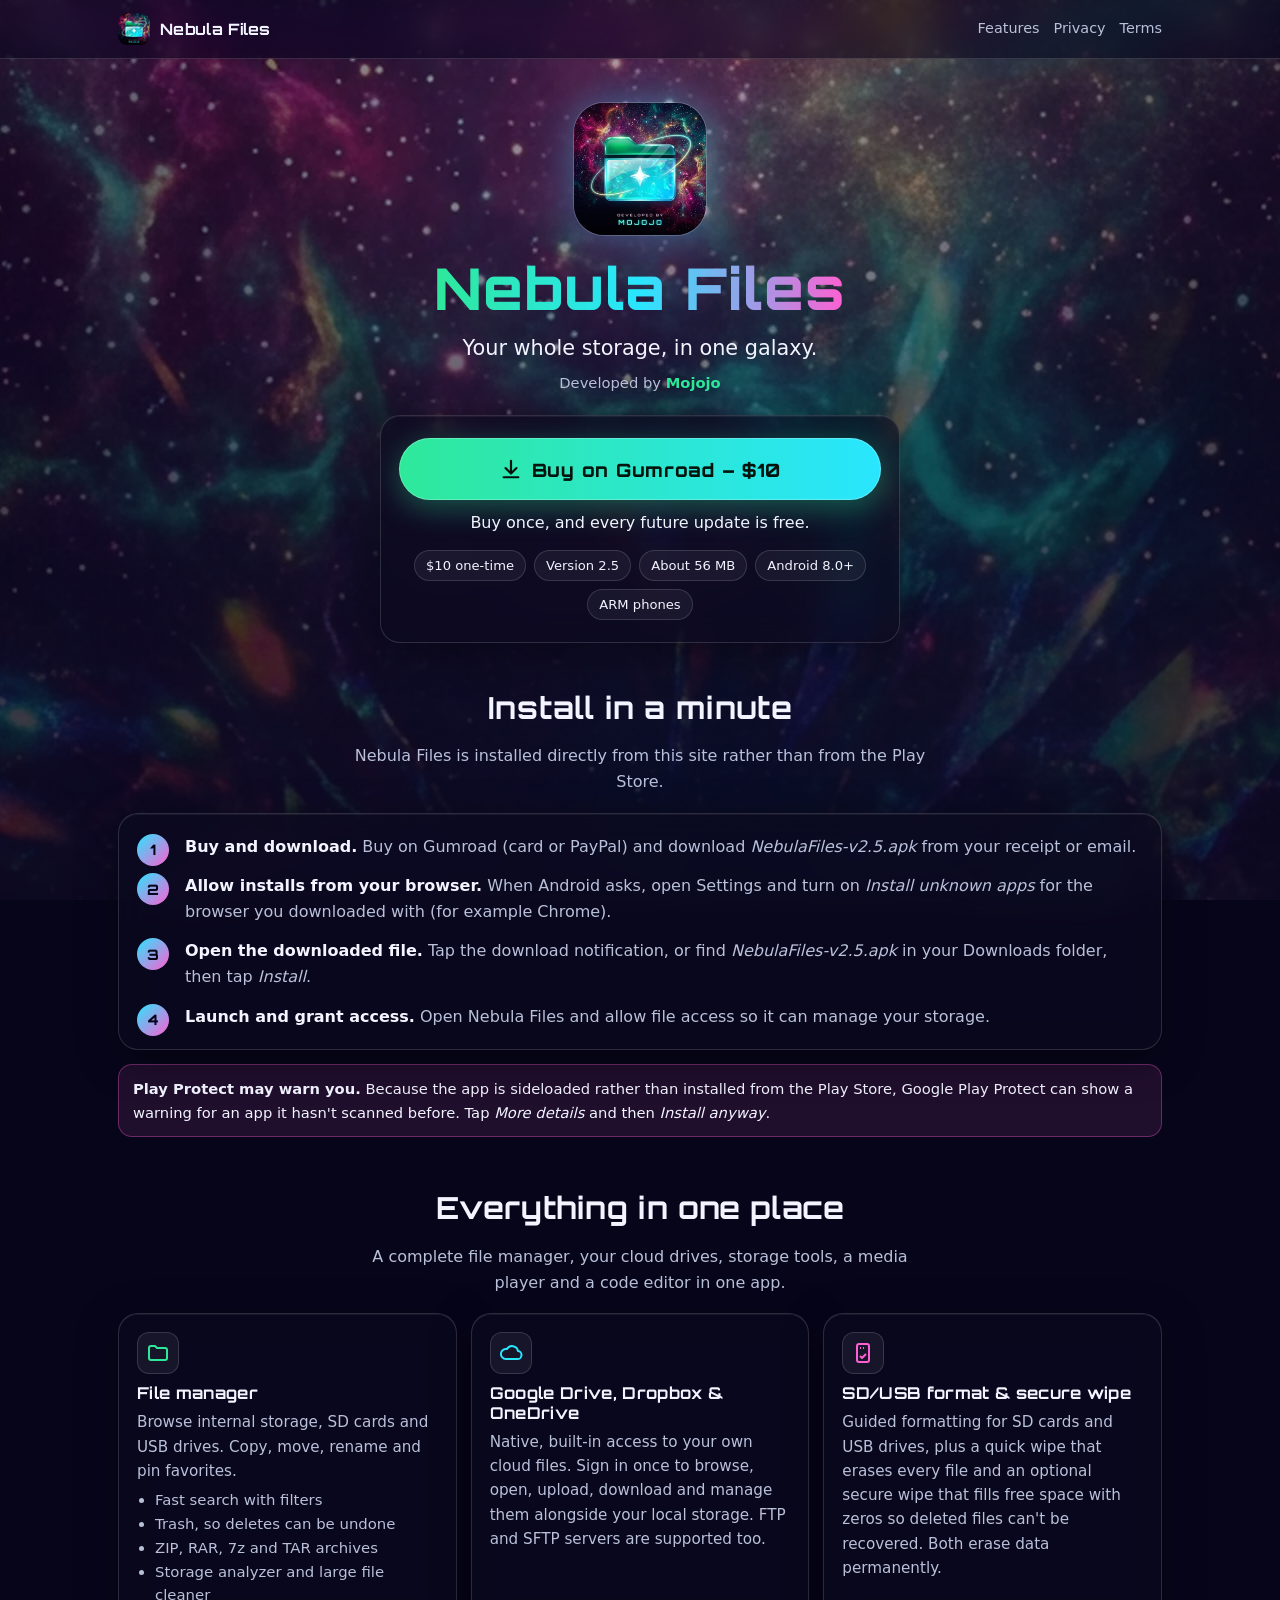
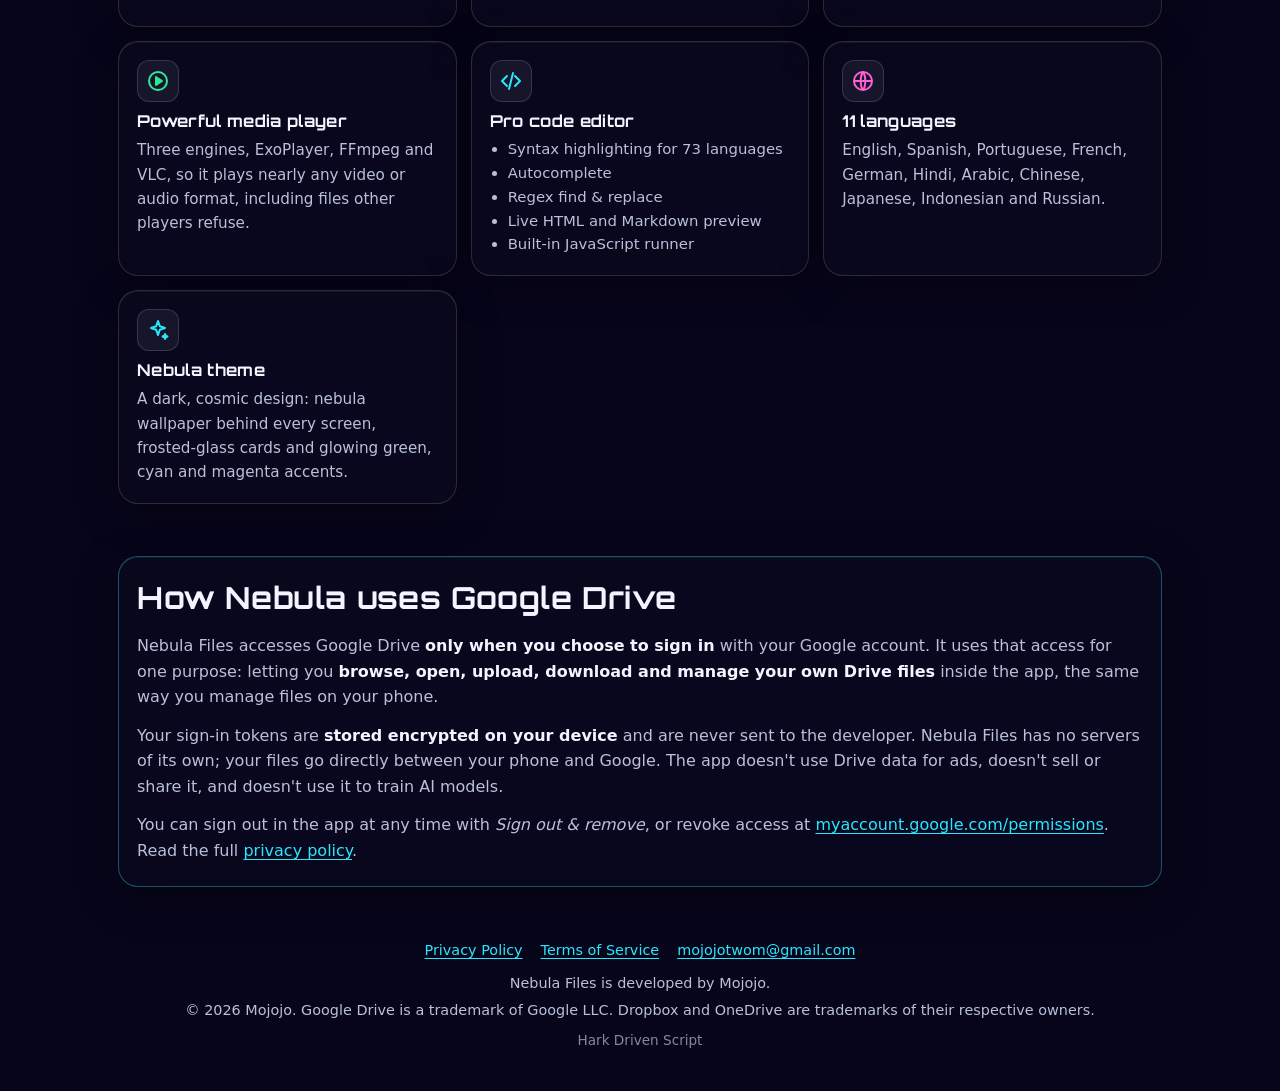
==== index.html @ a80e9547 "Nebula Files website" ====
<!doctype html>
<html lang="en">
<head>
  <meta charset="utf-8">
  <meta name="viewport" content="width=device-width, initial-scale=1, viewport-fit=cover">
  <title>Nebula Files: file manager, cloud drives, media player &amp; code editor for Android</title>
  <meta name="description" content="Nebula Files by Mojojo is an Android file manager with native Google Drive, Dropbox and OneDrive, SD/USB format and wipe tools, a media player that plays nearly any format, and a pro code editor. $10 one-time purchase.">
  <meta name="theme-color" content="#07051a">
  <meta name="author" content="Mojojo">
  <link rel="icon" type="image/png" sizes="32x32" href="favicon-32.png">
  <link rel="apple-touch-icon" sizes="180x180" href="apple-touch-icon.png">
  <link rel="preload" href="fonts/Orbitron.ttf" as="font" type="font/ttf" crossorigin>
  <link rel="stylesheet" href="assets/style.css">
  <meta property="og:type" content="website">
  <meta property="og:site_name" content="Nebula Files">
  <meta property="og:title" content="Nebula Files: your whole storage, in one galaxy">
  <meta property="og:description" content="File manager, Google Drive, Dropbox &amp; OneDrive, SD/USB tools, a play-anything media player and a pro code editor for Android. Developed by Mojojo.">
  <meta property="og:image" content="assets/og-image.jpg">
  <meta property="og:image:width" content="1200">
  <meta property="og:image:height" content="630">
  <meta property="og:image:alt" content="Nebula Files logo, a crystal-glass folder on a nebula">
  <meta name="twitter:card" content="summary_large_image">
</head>
<body>
  <header class="site-header">
    <div class="wrap">
      <a class="brand" href="./"><img src="favicon-32.png" alt="" width="32" height="32">Nebula Files</a>
      <nav aria-label="Site">
        <a href="#features">Features</a>
        <a href="privacy.html">Privacy</a>
        <a href="terms.html">Terms</a>
      </nav>
    </div>
  </header>

  <main class="wrap">
    <section class="hero">
      <picture>
        <source srcset="assets/logo-256.webp" type="image/webp">
        <img class="hero-logo" src="assets/logo-256.png" alt="Nebula Files logo" width="132" height="132">
      </picture>
      <h1><span class="grad">Nebula Files</span></h1>
      <p class="tagline">Your whole storage, in one galaxy.</p>
      <p class="byline">Developed by <strong>Mojojo</strong></p>

      <div class="download-card glass" id="download">
        <a class="btn btn-big" href="https://mojojo65.gumroad.com/l/spgoxl">
          <svg viewBox="0 0 24 24" fill="none" stroke="currentColor" stroke-width="2.4" stroke-linecap="round" stroke-linejoin="round" aria-hidden="true"><path d="M12 3v12"/><path d="m6 11 6 6 6-6"/><path d="M4 21h16"/></svg>
          Buy on Gumroad – $10
        </a>
        <p class="tagline" style="font-size:1rem;margin:.6rem 0">Buy once, and every future update is free.</p>
        <ul class="meta" aria-label="Download details">
          <li>$10 one-time</li>
          <li>Version 2.5</li>
          <li>About 56 MB</li>
          <li>Android 8.0+</li>
          <li>ARM phones</li>
        </ul>
      </div>
    </section>

    <section id="install" aria-labelledby="install-h">
      <div class="section-head">
        <h2 id="install-h">Install in a minute</h2>
        <p>Nebula Files is installed directly from this site rather than from the Play Store.</p>
      </div>
      <div class="glass">
        <ol class="steps">
          <li><strong>Buy and download.</strong> <span>Buy on Gumroad (card or PayPal) and download <em>NebulaFiles-v2.5.apk</em> from your receipt or email.</span></li>
          <li><strong>Allow installs from your browser.</strong> <span>When Android asks, open Settings and turn on <em>Install unknown apps</em> for the browser you downloaded with (for example Chrome).</span></li>
          <li><strong>Open the downloaded file.</strong> <span>Tap the download notification, or find <em>NebulaFiles-v2.5.apk</em> in your Downloads folder, then tap <em>Install</em>.</span></li>
          <li><strong>Launch and grant access.</strong> <span>Open Nebula Files and allow file access so it can manage your storage.</span></li>
        </ol>
      </div>
      <p class="note"><strong>Play Protect may warn you.</strong> Because the app is sideloaded rather than installed from the Play Store, Google Play Protect can show a warning for an app it hasn't scanned before. Tap <em>More details</em> and then <em>Install anyway</em>.</p>
    </section>

    <section id="features" aria-labelledby="features-h">
      <div class="section-head">
        <h2 id="features-h">Everything in one place</h2>
        <p>A complete file manager, your cloud drives, storage tools, a media player and a code editor in one app.</p>
      </div>
      <div class="grid">
        <article class="feature glass">
          <div class="ico c-green"><svg viewBox="0 0 24 24" fill="none" stroke="currentColor" stroke-width="2" stroke-linejoin="round" aria-hidden="true"><path d="M3 7a2 2 0 0 1 2-2h4l2 2h8a2 2 0 0 1 2 2v8a2 2 0 0 1-2 2H5a2 2 0 0 1-2-2z"/></svg></div>
          <h3>File manager</h3>
          <p>Browse internal storage, SD cards and USB drives. Copy, move, rename and pin favorites.</p>
          <ul>
            <li>Fast search with filters</li>
            <li>Trash, so deletes can be undone</li>
            <li>ZIP, RAR, 7z and TAR archives</li>
            <li>Storage analyzer and large file cleaner</li>
          </ul>
        </article>
        <article class="feature glass">
          <div class="ico c-cyan"><svg viewBox="0 0 24 24" fill="none" stroke="currentColor" stroke-width="2" stroke-linejoin="round" aria-hidden="true"><path d="M7 18a5 5 0 1 1 .9-9.9A6 6 0 0 1 19 10a4 4 0 0 1-1 8z"/></svg></div>
          <h3>Google Drive, Dropbox &amp; OneDrive</h3>
          <p>Native, built-in access to your own cloud files. Sign in once to browse, open, upload, download and manage them alongside your local storage. FTP and SFTP servers are supported too.</p>
        </article>
        <article class="feature glass">
          <div class="ico c-magenta"><svg viewBox="0 0 24 24" fill="none" stroke="currentColor" stroke-width="2" stroke-linejoin="round" aria-hidden="true"><rect x="6" y="3" width="12" height="18" rx="2"/><path d="M9 7h1M12 7h1M15 7h0"/><path d="m9 15 2 2 4-4"/></svg></div>
          <h3>SD/USB format &amp; secure wipe</h3>
          <p>Guided formatting for SD cards and USB drives, plus a quick wipe that erases every file and an optional secure wipe that fills free space with zeros so deleted files can't be recovered. Both erase data permanently.</p>
        </article>
        <article class="feature glass">
          <div class="ico c-green"><svg viewBox="0 0 24 24" fill="none" stroke="currentColor" stroke-width="2" stroke-linejoin="round" aria-hidden="true"><circle cx="12" cy="12" r="9"/><path d="m10 8 6 4-6 4z" fill="currentColor"/></svg></div>
          <h3>Powerful media player</h3>
          <p>Three engines, ExoPlayer, FFmpeg and VLC, so it plays nearly any video or audio format, including files other players refuse.</p>
        </article>
        <article class="feature glass">
          <div class="ico c-cyan"><svg viewBox="0 0 24 24" fill="none" stroke="currentColor" stroke-width="2" stroke-linecap="round" stroke-linejoin="round" aria-hidden="true"><path d="m8 7-5 5 5 5"/><path d="m16 7 5 5-5 5"/><path d="m14 4-4 16"/></svg></div>
          <h3>Pro code editor</h3>
          <ul>
            <li>Syntax highlighting for 73 languages</li>
            <li>Autocomplete</li>
            <li>Regex find &amp; replace</li>
            <li>Live HTML and Markdown preview</li>
            <li>Built-in JavaScript runner</li>
          </ul>
        </article>
        <article class="feature glass">
          <div class="ico c-magenta"><svg viewBox="0 0 24 24" fill="none" stroke="currentColor" stroke-width="2" stroke-linejoin="round" aria-hidden="true"><circle cx="12" cy="12" r="9"/><path d="M3 12h18M12 3c3 3.5 3 14.5 0 18M12 3c-3 3.5-3 14.5 0 18"/></svg></div>
          <h3>11 languages</h3>
          <p>English, Spanish, Portuguese, French, German, Hindi, Arabic, Chinese, Japanese, Indonesian and Russian.</p>
        </article>
        <article class="feature glass">
          <div class="ico c-cyan"><svg viewBox="0 0 24 24" fill="none" stroke="currentColor" stroke-width="2" stroke-linejoin="round" aria-hidden="true"><path d="M12 3l1.8 5.2L19 10l-5.2 1.8L12 17l-1.8-5.2L5 10l5.2-1.8z"/><path d="M19 16l.7 1.8 1.8.7-1.8.7L19 21l-.7-1.8-1.8-.7 1.8-.7z"/></svg></div>
          <h3>Nebula theme</h3>
          <p>A dark, cosmic design: nebula wallpaper behind every screen, frosted-glass cards and glowing green, cyan and magenta accents.</p>
        </article>
      </div>
    </section>

    <section id="google-drive" aria-labelledby="drive-h">
      <div class="glass drive">
        <h2 id="drive-h">How Nebula uses Google Drive</h2>
        <p>Nebula Files accesses Google Drive <strong>only when you choose to sign in</strong> with your Google account. It uses that access for one purpose: letting you <strong>browse, open, upload, download and manage your own Drive files</strong> inside the app, the same way you manage files on your phone.</p>
        <p>Your sign-in tokens are <strong>stored encrypted on your device</strong> and are never sent to the developer. Nebula Files has no servers of its own; your files go directly between your phone and Google. The app doesn't use Drive data for ads, doesn't sell or share it, and doesn't use it to train AI models.</p>
        <p>You can sign out in the app at any time with <em>Sign out &amp; remove</em>, or revoke access at <a href="https://myaccount.google.com/permissions" rel="noopener">myaccount.google.com/permissions</a>. Read the full <a href="privacy.html">privacy policy</a>.</p>
      </div>
    </section>
  </main>

  <footer class="site-footer">
    <div class="wrap">
      <nav aria-label="Legal">
        <a href="privacy.html">Privacy Policy</a>
        <a href="terms.html">Terms of Service</a>
        <a href="mailto:mojojotwom@gmail.com">mojojotwom@gmail.com</a>
      </nav>
      <p>Nebula Files is developed by Mojojo.</p>
      <p>&copy; 2026 Mojojo. Google Drive is a trademark of Google LLC. Dropbox and OneDrive are trademarks of their respective owners.</p>
    </div>
    <p class="credit" style="opacity:.7;font-size:.85rem;margin-top:.5rem">Hark Driven Script</p>
  </footer>
</body>
</html>
---- assets/style.css ----
/* Nebula Files — site styles. Hand-written, no build step. */
@font-face {
  font-family: "Orbitron";
  src: url("../fonts/Orbitron.ttf") format("truetype");
  font-weight: 400 900;
  font-display: swap;
}

:root {
  --green: #2EE89A;
  --cyan: #29E6FF;
  --magenta: #FF5FD2;
  --ink: #F2F4FF;
  --muted: #B9C0DA;
  --glass: rgba(12, 10, 28, 0.62);
  --glass-strong: rgba(10, 8, 24, 0.78);
  --line: rgba(255, 255, 255, 0.14);
  --radius: 20px;
  --maxw: 1080px;
}

* { box-sizing: border-box; }
html { -webkit-text-size-adjust: 100%; scroll-behavior: smooth; }

body {
  margin: 0;
  color: var(--ink);
  font-family: system-ui, -apple-system, "Segoe UI", Roboto, "Noto Sans", "Helvetica Neue", Arial, sans-serif;
  font-size: 16px;
  line-height: 1.6;
  background: #07051a;
  min-height: 100vh;
}

/* Full-bleed fixed nebula background (a fixed pseudo-element works on mobile, unlike background-attachment: fixed) */
body::before {
  content: "";
  position: fixed;
  inset: 0;
  z-index: -2;
  background: #07051a url("nebula-bg-portrait.webp") center top / cover no-repeat;
}
body::after {
  content: "";
  position: fixed;
  inset: 0;
  z-index: -1;
  background:
    radial-gradient(ellipse at 50% 0%, rgba(7, 5, 26, 0.05) 0%, rgba(7, 5, 26, 0.55) 70%),
    linear-gradient(180deg, rgba(7, 5, 26, 0.25) 0%, rgba(7, 5, 26, 0.6) 100%);
}
@media (min-aspect-ratio: 1/1) {
  body::before { background-image: url("nebula-bg-wide.webp"); background-position: center; }
}

a { color: var(--cyan); text-underline-offset: 3px; }
a:hover { color: var(--green); }
a:focus-visible, .btn:focus-visible { outline: 2px solid var(--green); outline-offset: 3px; border-radius: 8px; }

h1, h2, h3, .brand { font-family: "Orbitron", system-ui, sans-serif; letter-spacing: 0.02em; line-height: 1.2; }
h1 { font-size: clamp(2rem, 9vw, 3.6rem); margin: 0.2em 0 0.15em; font-weight: 800; }
h2 { font-size: clamp(1.3rem, 5.5vw, 1.9rem); margin: 0 0 0.6em; font-weight: 700; }
h3 { font-size: 1.02rem; margin: 0 0 0.4em; font-weight: 700; }

.wrap { width: 100%; max-width: var(--maxw); margin: 0 auto; padding: 0 18px; }

/* Header */
.site-header {
  position: sticky; top: 0; z-index: 10;
  background: rgba(7, 5, 26, 0.55);
  backdrop-filter: blur(14px) saturate(140%);
  -webkit-backdrop-filter: blur(14px) saturate(140%);
  border-bottom: 1px solid var(--line);
}
.site-header .wrap { display: flex; align-items: center; justify-content: space-between; gap: 12px; height: 58px; }
.brand { display: flex; align-items: center; gap: 10px; color: var(--ink); text-decoration: none; font-weight: 700; font-size: 0.98rem; }
.brand img { width: 32px; height: 32px; border-radius: 9px; }
.site-header nav { display: flex; gap: 14px; font-size: 0.9rem; }
.site-header nav a { color: var(--muted); text-decoration: none; }
.site-header nav a:hover, .site-header nav a[aria-current="page"] { color: var(--ink); }

/* Glass card */
.glass {
  background: var(--glass);
  border: 1px solid var(--line);
  border-radius: var(--radius);
  backdrop-filter: blur(16px) saturate(130%);
  -webkit-backdrop-filter: blur(16px) saturate(130%);
  box-shadow: 0 10px 40px rgba(0, 0, 0, 0.35), inset 0 1px 0 rgba(255, 255, 255, 0.06);
}
@supports not ((backdrop-filter: blur(2px)) or (-webkit-backdrop-filter: blur(2px))) {
  .glass, .site-header { background: var(--glass-strong); }
}

/* Hero */
.hero { text-align: center; padding: 44px 0 20px; }
.hero-logo {
  width: 132px; height: 132px; border-radius: 30px;
  box-shadow: 0 0 0 1px rgba(255,255,255,0.18), 0 0 40px rgba(41, 230, 255, 0.35), 0 0 80px rgba(255, 95, 210, 0.25);
}
.tagline { font-size: clamp(1.05rem, 4.4vw, 1.3rem); color: var(--ink); margin: 0.2em auto 0.3em; max-width: 34em; }
.byline { color: var(--muted); font-size: 0.92rem; margin: 0 0 1.4em; }
.byline strong { color: var(--green); font-weight: 600; }
.grad {
  background: linear-gradient(90deg, var(--green), var(--cyan) 50%, var(--magenta));
  -webkit-background-clip: text; background-clip: text; color: transparent;
}

.download-card { padding: 22px 18px; max-width: 520px; margin: 0 auto; }
.btn {
  display: inline-flex; align-items: center; justify-content: center; gap: 10px;
  min-height: 56px; padding: 14px 28px; border-radius: 999px;
  font-family: "Orbitron", system-ui, sans-serif; font-weight: 800; font-size: 1.08rem; letter-spacing: 0.04em;
  text-decoration: none; color: #04140d;
  background: linear-gradient(90deg, var(--green), var(--cyan));
  box-shadow: 0 8px 30px rgba(46, 232, 154, 0.35), 0 0 0 1px rgba(255,255,255,0.25) inset;
  transition: transform .15s ease, box-shadow .15s ease;
}
.btn:hover { color: #04140d; transform: translateY(-1px); box-shadow: 0 12px 36px rgba(41, 230, 255, 0.45); }
.btn-big { width: 100%; font-size: 1.15rem; min-height: 62px; }
.btn svg { width: 22px; height: 22px; flex: none; }
.meta { display: flex; flex-wrap: wrap; justify-content: center; gap: 8px; margin: 14px 0 0; padding: 0; list-style: none; }
.meta li { font-size: 0.82rem; color: var(--ink); padding: 4px 11px; border-radius: 999px; border: 1px solid var(--line); background: rgba(255,255,255,0.05); }

/* Sections */
section { padding: 26px 0; }
.section-head { text-align: center; margin-bottom: 18px; }
.section-head p { color: var(--muted); margin: 0 auto; max-width: 36em; }

.steps { counter-reset: s; list-style: none; margin: 0; padding: 20px 18px; }
.steps li { counter-increment: s; position: relative; padding: 0 0 14px 48px; }
.steps li:last-child { padding-bottom: 0; }
.steps li::before {
  content: counter(s); position: absolute; left: 0; top: 0;
  width: 32px; height: 32px; border-radius: 50%; display: grid; place-items: center;
  font-family: "Orbitron", sans-serif; font-weight: 800; font-size: 0.9rem; color: #07051a;
  background: linear-gradient(135deg, var(--cyan), var(--magenta));
}
.steps strong { color: var(--ink); }
.steps span { color: var(--muted); }
.note {
  margin: 14px 0 0; padding: 12px 14px; border-radius: 14px; font-size: 0.92rem;
  background: rgba(255, 95, 210, 0.10); border: 1px solid rgba(255, 95, 210, 0.35); color: var(--ink);
}

.grid { display: grid; grid-template-columns: 1fr; gap: 14px; }
@media (min-width: 620px) { .grid { grid-template-columns: repeat(2, 1fr); } }
@media (min-width: 960px) { .grid { grid-template-columns: repeat(3, 1fr); } }
.feature { padding: 18px; }
.feature .ico {
  width: 42px; height: 42px; border-radius: 12px; display: grid; place-items: center; margin-bottom: 10px;
  background: rgba(255,255,255,0.06); border: 1px solid var(--line);
}
.feature .ico svg { width: 24px; height: 24px; }
.feature p { margin: 0; color: var(--muted); font-size: 0.95rem; }
.feature ul { margin: 6px 0 0; padding-left: 18px; color: var(--muted); font-size: 0.93rem; }
.c-green { color: var(--green); } .c-cyan { color: var(--cyan); } .c-magenta { color: var(--magenta); }

.drive { padding: 22px 18px; border-color: rgba(41, 230, 255, 0.35); }
.drive p { color: var(--muted); margin: 0 0 0.8em; }
.drive p:last-child { margin-bottom: 0; }
.drive strong { color: var(--ink); }

/* Legal / long-form pages */
.doc { padding: 22px 18px; margin: 26px 0; }
@media (min-width: 720px) { .doc { padding: 36px 40px; } }
.doc h1 { font-size: clamp(1.6rem, 7vw, 2.4rem); }
.doc h2 { font-size: 1.15rem; margin-top: 1.8em; color: var(--cyan); }
.doc p, .doc li { color: #DDE2F5; }
.doc ul { padding-left: 20px; }
.doc li { margin-bottom: 0.4em; }
.doc .eff { color: var(--muted); margin-top: 0; }
.doc .callout {
  padding: 14px 16px; border-radius: 14px; margin: 1em 0;
  background: rgba(46, 232, 154, 0.08); border: 1px solid rgba(46, 232, 154, 0.35);
}
.doc code { font-size: 0.88em; background: rgba(255,255,255,0.08); padding: 1px 6px; border-radius: 6px; word-break: break-word; }
.doc table { width: 100%; border-collapse: collapse; font-size: 0.92rem; margin: 0.8em 0; }
.doc th, .doc td { text-align: left; vertical-align: top; padding: 8px 10px; border-bottom: 1px solid var(--line); }
.doc th { color: var(--ink); font-weight: 600; }
.table-scroll { overflow-x: auto; -webkit-overflow-scrolling: touch; }

/* Footer */
.site-footer { padding: 26px 0 36px; text-align: center; color: var(--muted); font-size: 0.9rem; }
.site-footer nav { display: flex; flex-wrap: wrap; justify-content: center; gap: 8px 18px; margin-bottom: 10px; }
.site-footer p { margin: 4px 0; }

.center { text-align: center; }
.sr-only { position: absolute; width: 1px; height: 1px; overflow: hidden; clip: rect(0 0 0 0); white-space: nowrap; }

@media (prefers-reduced-motion: reduce) { * { transition: none !important; scroll-behavior: auto !important; } }

/* Stack legal tables into cards on narrow phones */
@media (max-width: 560px) {
  .doc table, .doc tbody, .doc tr, .doc td { display: block; width: 100%; }
  .doc thead { display: none; }
  .doc tr { padding: 10px 0; border-bottom: 1px solid var(--line); }
  .doc td { border: 0; padding: 3px 0; }
  .doc td::before { content: attr(data-label); display: block; font-size: 0.78rem; text-transform: uppercase; letter-spacing: 0.06em; color: var(--muted); }
  .doc td:first-child { font-weight: 700; color: var(--ink); font-size: 1rem; }
  .doc td:first-child::before { content: none; }
}
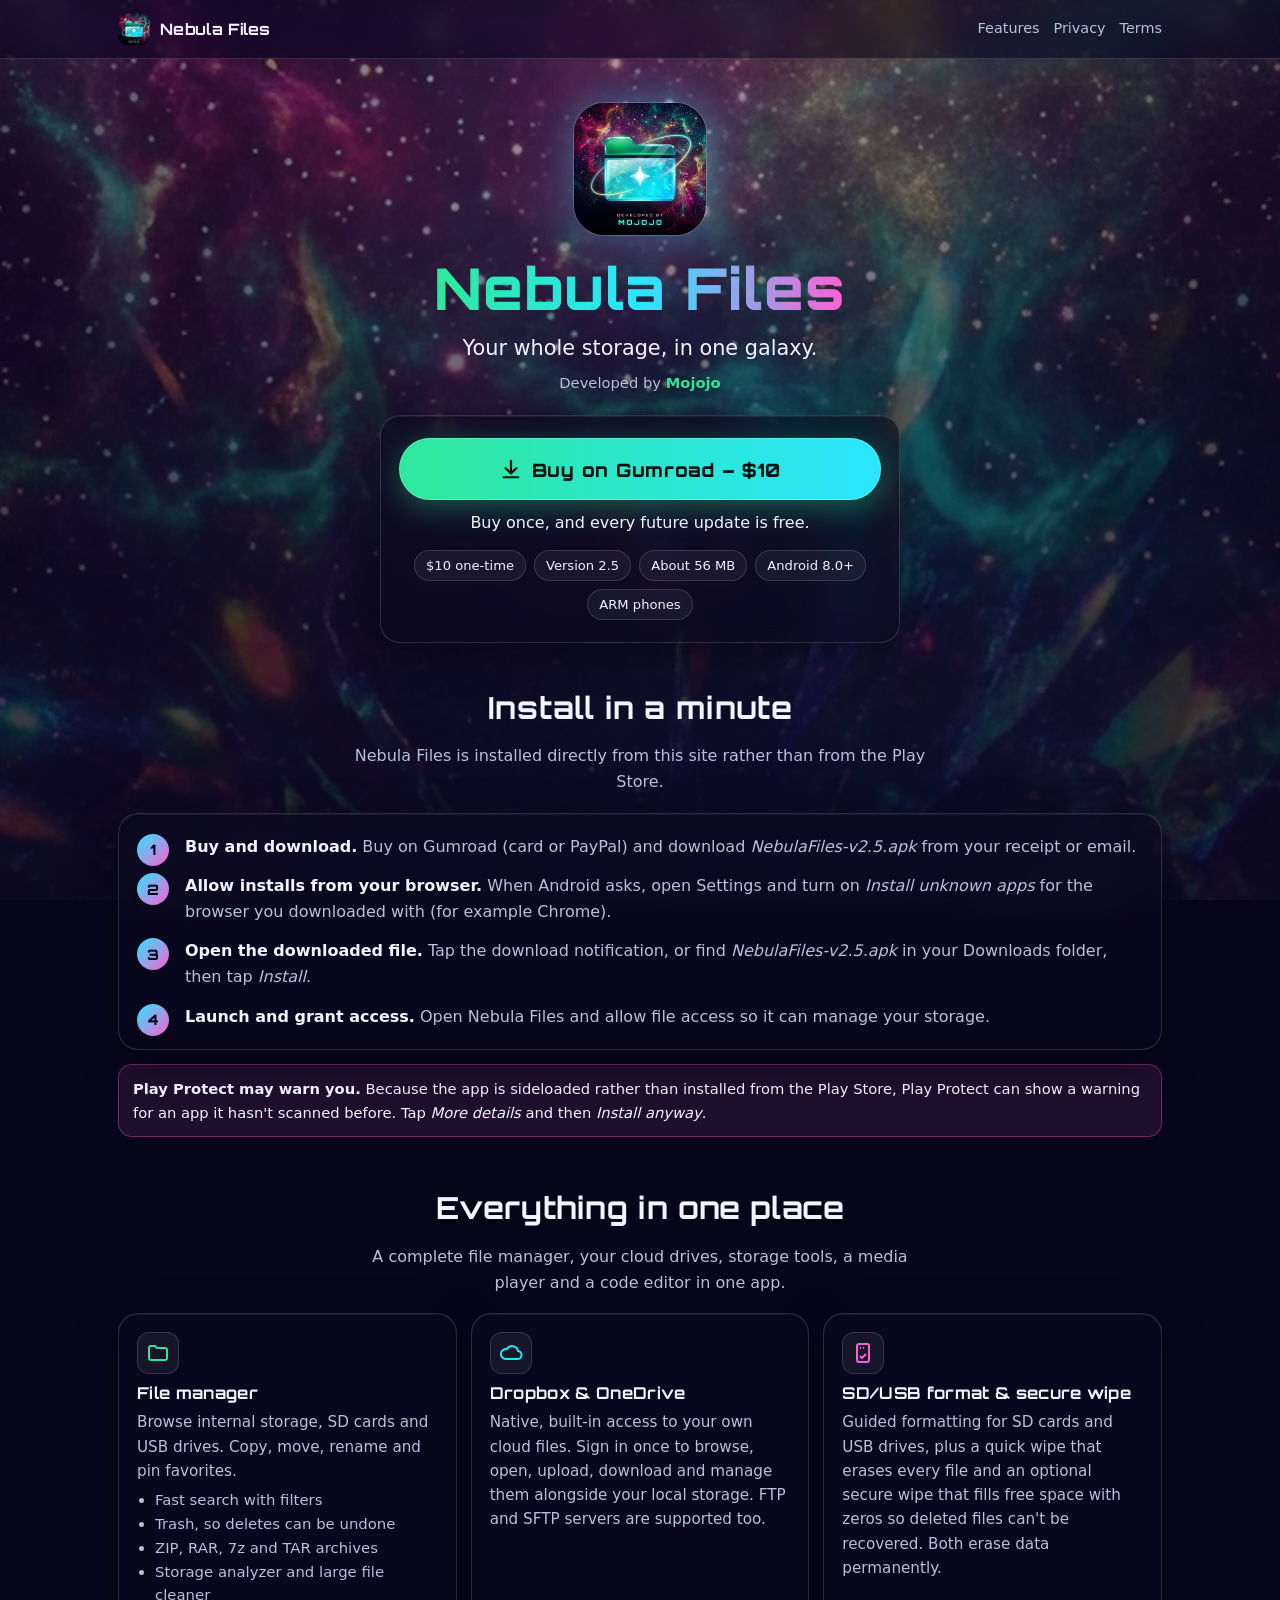
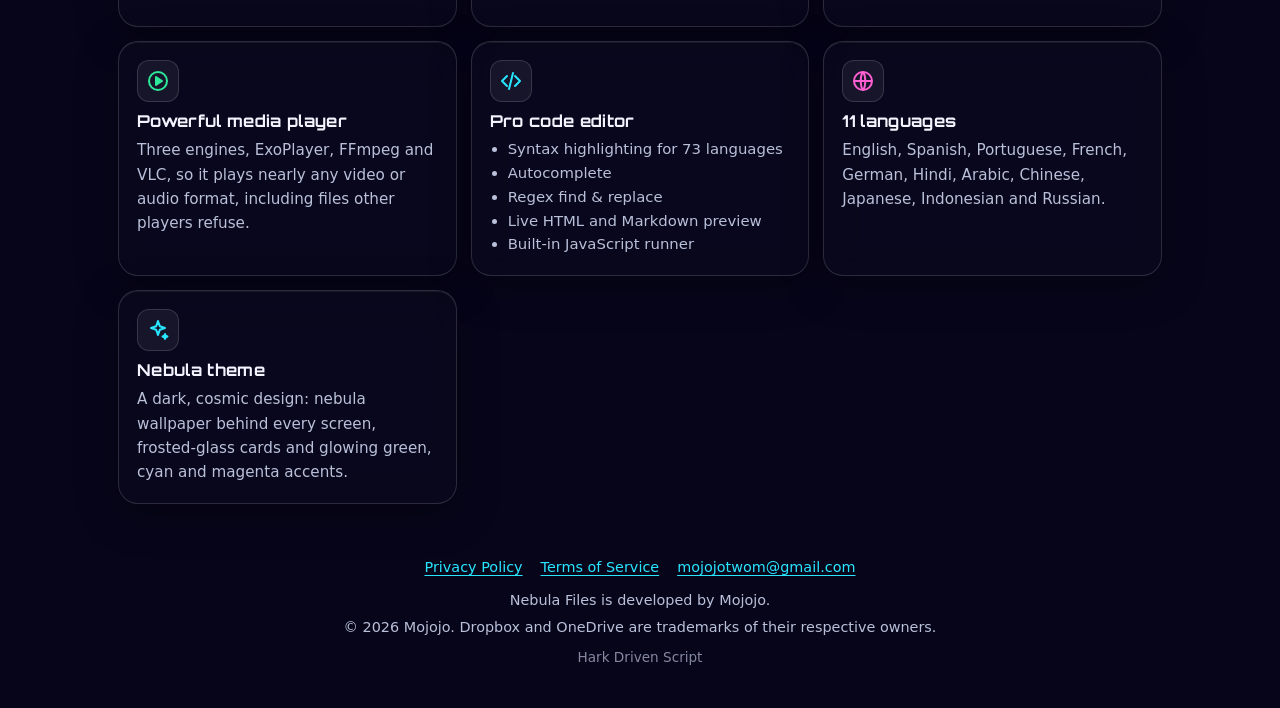
==== commit f7bff242: "Remove Google Drive" ====
--- a/index.html
+++ b/index.html
@@ -4,7 +4,7 @@
   <meta charset="utf-8">
   <meta name="viewport" content="width=device-width, initial-scale=1, viewport-fit=cover">
   <title>Nebula Files: file manager, cloud drives, media player &amp; code editor for Android</title>
-  <meta name="description" content="Nebula Files by Mojojo is an Android file manager with native Google Drive, Dropbox and OneDrive, SD/USB format and wipe tools, a media player that plays nearly any format, and a pro code editor. $10 one-time purchase.">
+  <meta name="description" content="Nebula Files by Mojojo is an Android file manager with native Dropbox and OneDrive, SD/USB format and wipe tools, a media player that plays nearly any format, and a pro code editor. $10 one-time purchase.">
   <meta name="theme-color" content="#07051a">
   <meta name="author" content="Mojojo">
   <link rel="icon" type="image/png" sizes="32x32" href="favicon-32.png">
@@ -14,7 +14,7 @@
   <meta property="og:type" content="website">
   <meta property="og:site_name" content="Nebula Files">
   <meta property="og:title" content="Nebula Files: your whole storage, in one galaxy">
-  <meta property="og:description" content="File manager, Google Drive, Dropbox &amp; OneDrive, SD/USB tools, a play-anything media player and a pro code editor for Android. Developed by Mojojo.">
+  <meta property="og:description" content="File manager, Dropbox &amp; OneDrive, SD/USB tools, a play-anything media player and a pro code editor for Android. Developed by Mojojo.">
   <meta property="og:image" content="assets/og-image.jpg">
   <meta property="og:image:width" content="1200">
   <meta property="og:image:height" content="630">
@@ -72,7 +72,7 @@
           <li><strong>Launch and grant access.</strong> <span>Open Nebula Files and allow file access so it can manage your storage.</span></li>
         </ol>
       </div>
-      <p class="note"><strong>Play Protect may warn you.</strong> Because the app is sideloaded rather than installed from the Play Store, Google Play Protect can show a warning for an app it hasn't scanned before. Tap <em>More details</em> and then <em>Install anyway</em>.</p>
+      <p class="note"><strong>Play Protect may warn you.</strong> Because the app is sideloaded rather than installed from the Play Store, Play Protect can show a warning for an app it hasn't scanned before. Tap <em>More details</em> and then <em>Install anyway</em>.</p>
     </section>
 
     <section id="features" aria-labelledby="features-h">
@@ -94,7 +94,7 @@
         </article>
         <article class="feature glass">
           <div class="ico c-cyan"><svg viewBox="0 0 24 24" fill="none" stroke="currentColor" stroke-width="2" stroke-linejoin="round" aria-hidden="true"><path d="M7 18a5 5 0 1 1 .9-9.9A6 6 0 0 1 19 10a4 4 0 0 1-1 8z"/></svg></div>
-          <h3>Google Drive, Dropbox &amp; OneDrive</h3>
+          <h3>Dropbox &amp; OneDrive</h3>
           <p>Native, built-in access to your own cloud files. Sign in once to browse, open, upload, download and manage them alongside your local storage. FTP and SFTP servers are supported too.</p>
         </article>
         <article class="feature glass">
@@ -130,15 +130,6 @@
         </article>
       </div>
     </section>
-
-    <section id="google-drive" aria-labelledby="drive-h">
-      <div class="glass drive">
-        <h2 id="drive-h">How Nebula uses Google Drive</h2>
-        <p>Nebula Files accesses Google Drive <strong>only when you choose to sign in</strong> with your Google account. It uses that access for one purpose: letting you <strong>browse, open, upload, download and manage your own Drive files</strong> inside the app, the same way you manage files on your phone.</p>
-        <p>Your sign-in tokens are <strong>stored encrypted on your device</strong> and are never sent to the developer. Nebula Files has no servers of its own; your files go directly between your phone and Google. The app doesn't use Drive data for ads, doesn't sell or share it, and doesn't use it to train AI models.</p>
-        <p>You can sign out in the app at any time with <em>Sign out &amp; remove</em>, or revoke access at <a href="https://myaccount.google.com/permissions" rel="noopener">myaccount.google.com/permissions</a>. Read the full <a href="privacy.html">privacy policy</a>.</p>
-      </div>
-    </section>
   </main>
 
   <footer class="site-footer">
@@ -149,7 +140,7 @@
         <a href="mailto:mojojotwom@gmail.com">mojojotwom@gmail.com</a>
       </nav>
       <p>Nebula Files is developed by Mojojo.</p>
-      <p>&copy; 2026 Mojojo. Google Drive is a trademark of Google LLC. Dropbox and OneDrive are trademarks of their respective owners.</p>
+      <p>&copy; 2026 Mojojo. Dropbox and OneDrive are trademarks of their respective owners.</p>
     </div>
     <p class="credit" style="opacity:.7;font-size:.85rem;margin-top:.5rem">Hark Driven Script</p>
   </footer>
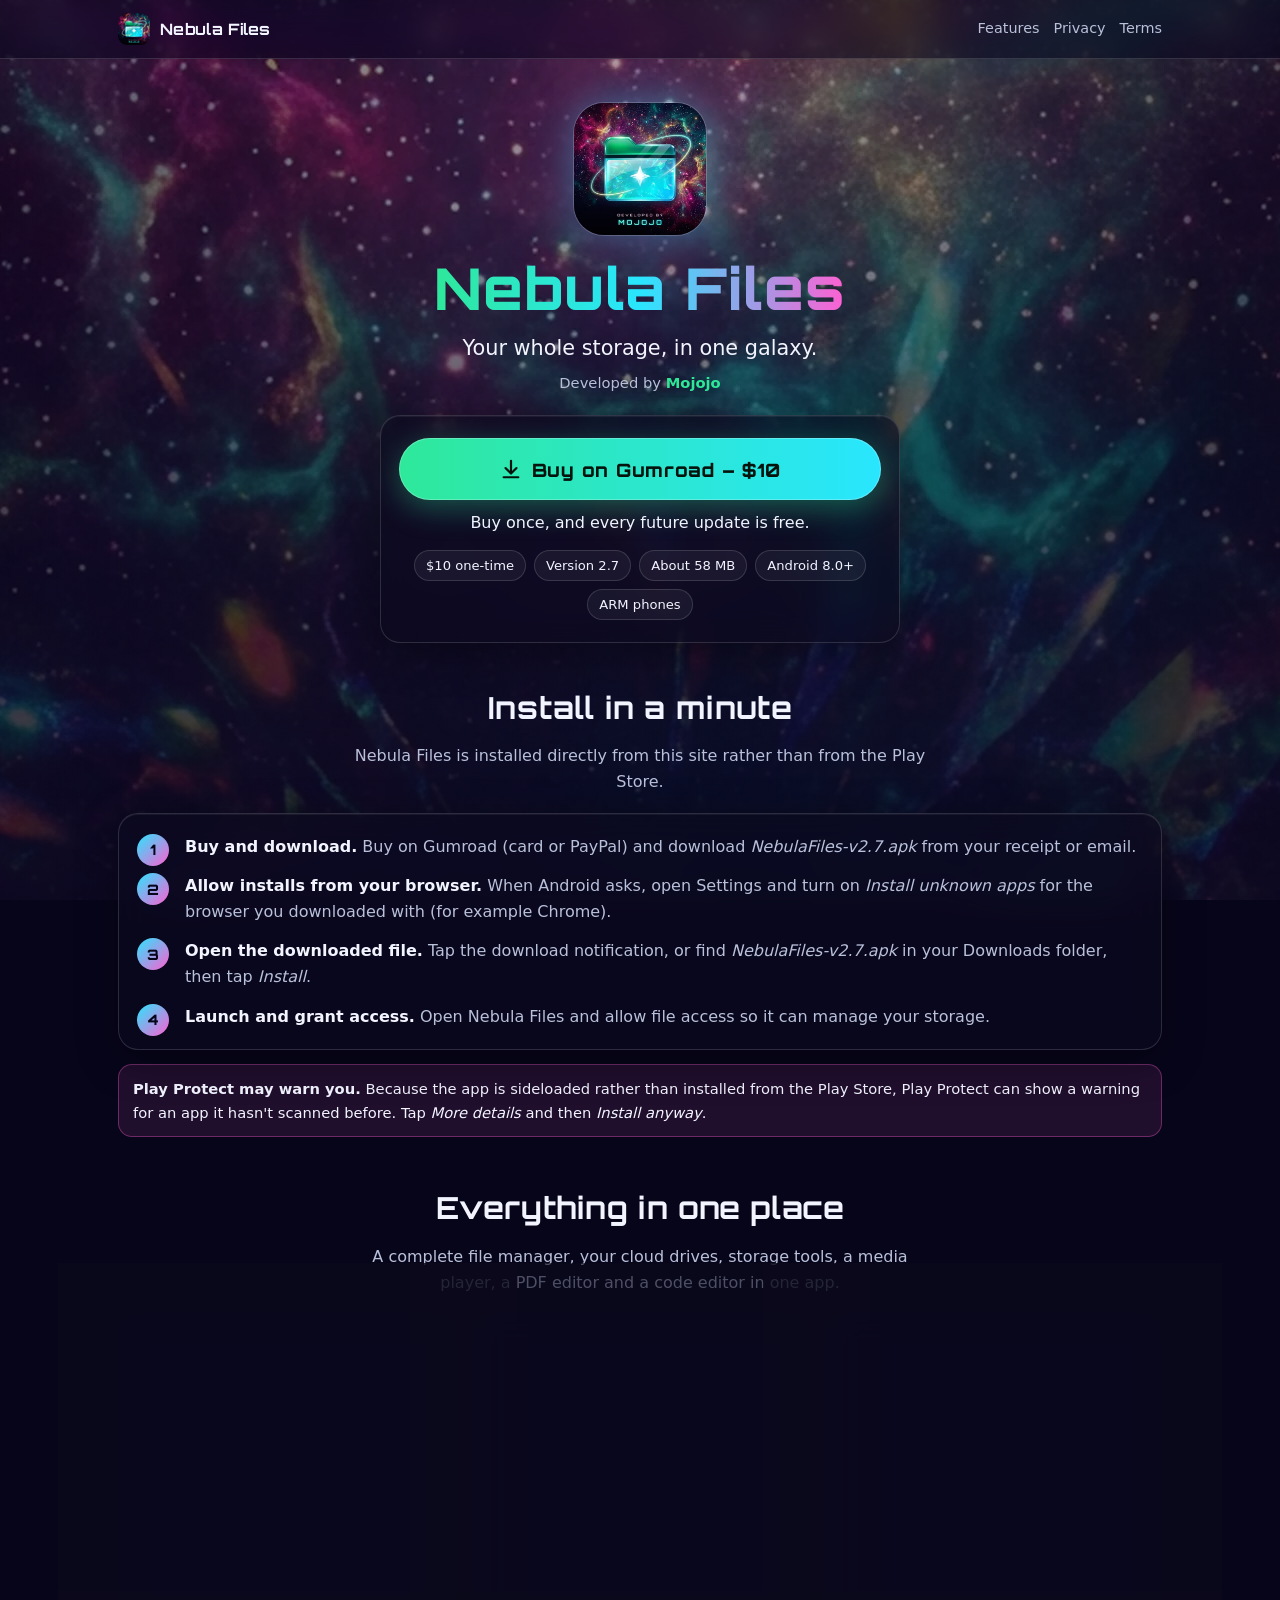
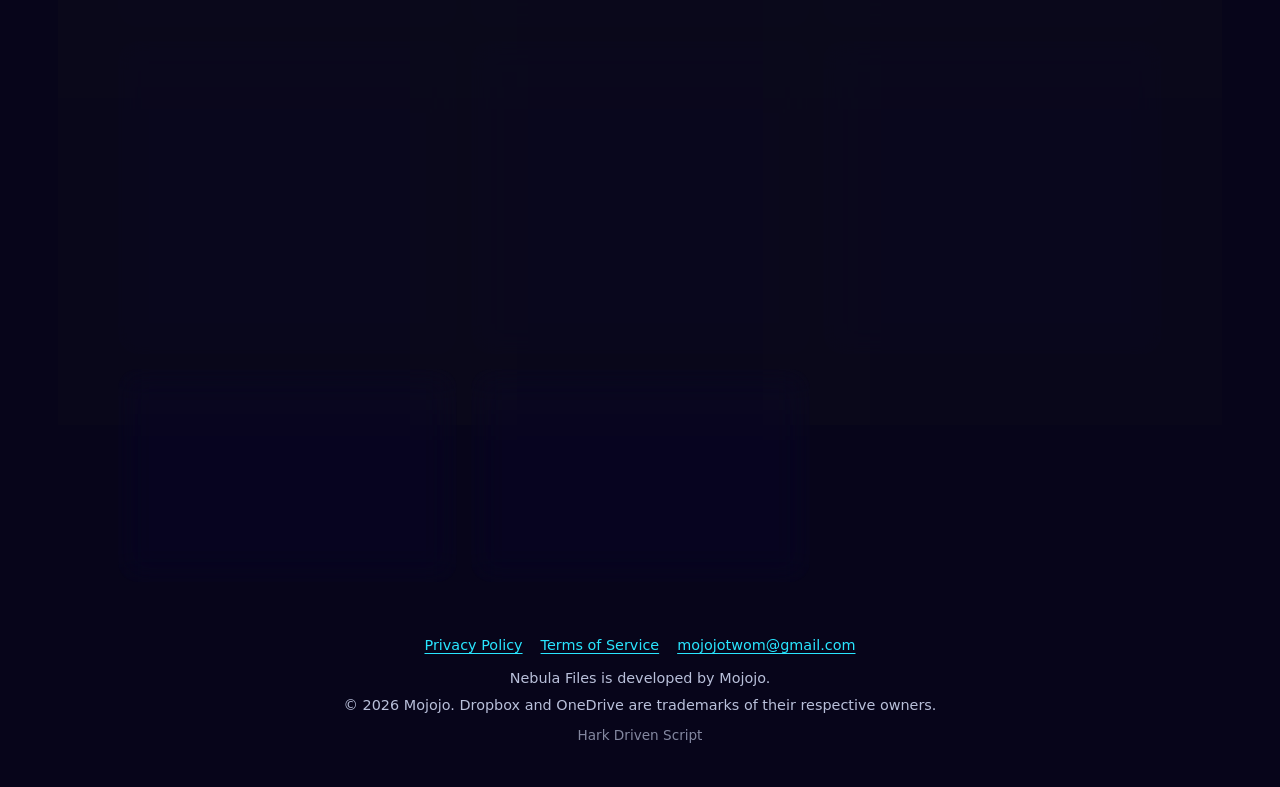
==== commit 8f152758: "Update site to v2.7" ====
--- a/index.html
+++ b/index.html
@@ -51,8 +51,8 @@
         <p class="tagline" style="font-size:1rem;margin:.6rem 0">Buy once, and every future update is free.</p>
         <ul class="meta" aria-label="Download details">
           <li>$10 one-time</li>
-          <li>Version 2.5</li>
-          <li>About 56 MB</li>
+          <li>Version 2.7</li>
+          <li>About 58 MB</li>
           <li>Android 8.0+</li>
           <li>ARM phones</li>
         </ul>
@@ -66,9 +66,9 @@
       </div>
       <div class="glass">
         <ol class="steps">
-          <li><strong>Buy and download.</strong> <span>Buy on Gumroad (card or PayPal) and download <em>NebulaFiles-v2.5.apk</em> from your receipt or email.</span></li>
+          <li><strong>Buy and download.</strong> <span>Buy on Gumroad (card or PayPal) and download <em>NebulaFiles-v2.7.apk</em> from your receipt or email.</span></li>
           <li><strong>Allow installs from your browser.</strong> <span>When Android asks, open Settings and turn on <em>Install unknown apps</em> for the browser you downloaded with (for example Chrome).</span></li>
-          <li><strong>Open the downloaded file.</strong> <span>Tap the download notification, or find <em>NebulaFiles-v2.5.apk</em> in your Downloads folder, then tap <em>Install</em>.</span></li>
+          <li><strong>Open the downloaded file.</strong> <span>Tap the download notification, or find <em>NebulaFiles-v2.7.apk</em> in your Downloads folder, then tap <em>Install</em>.</span></li>
           <li><strong>Launch and grant access.</strong> <span>Open Nebula Files and allow file access so it can manage your storage.</span></li>
         </ol>
       </div>
@@ -78,7 +78,7 @@
     <section id="features" aria-labelledby="features-h">
       <div class="section-head">
         <h2 id="features-h">Everything in one place</h2>
-        <p>A complete file manager, your cloud drives, storage tools, a media player and a code editor in one app.</p>
+        <p>A complete file manager, your cloud drives, storage tools, a media player, a PDF editor and a code editor in one app.</p>
       </div>
       <div class="grid">
         <article class="feature glass">
@@ -111,11 +111,24 @@
           <div class="ico c-cyan"><svg viewBox="0 0 24 24" fill="none" stroke="currentColor" stroke-width="2" stroke-linecap="round" stroke-linejoin="round" aria-hidden="true"><path d="m8 7-5 5 5 5"/><path d="m16 7 5 5-5 5"/><path d="m14 4-4 16"/></svg></div>
           <h3>Pro code editor</h3>
           <ul>
+            <li>Up to 20 tabs, restored after restart</li>
             <li>Syntax highlighting for 73 languages</li>
             <li>Autocomplete</li>
             <li>Regex find &amp; replace</li>
             <li>Live HTML and Markdown preview</li>
             <li>Built-in JavaScript runner</li>
+          </ul>
+        </article>
+        <article class="feature glass">
+          <div class="ico c-green"><svg viewBox="0 0 24 24" fill="none" stroke="currentColor" stroke-width="2" stroke-linejoin="round" aria-hidden="true"><path d="M14 3H6a2 2 0 0 0-2 2v14a2 2 0 0 0 2 2h12a2 2 0 0 0 2-2V9z"/><path d="M14 3v6h6"/><path d="M8 14h8M8 17h5"/></svg></div>
+          <h3>PDF reader &amp; editor</h3>
+          <p>Read, search and mark up PDFs without another app.</p>
+          <ul>
+            <li>Zoom, thumbnails, outline and night mode</li>
+            <li>Highlight, draw, add notes and text</li>
+            <li>Fill forms and sign</li>
+            <li>Merge, split, reorder and compress</li>
+            <li>Password-protected PDFs</li>
           </ul>
         </article>
         <article class="feature glass">
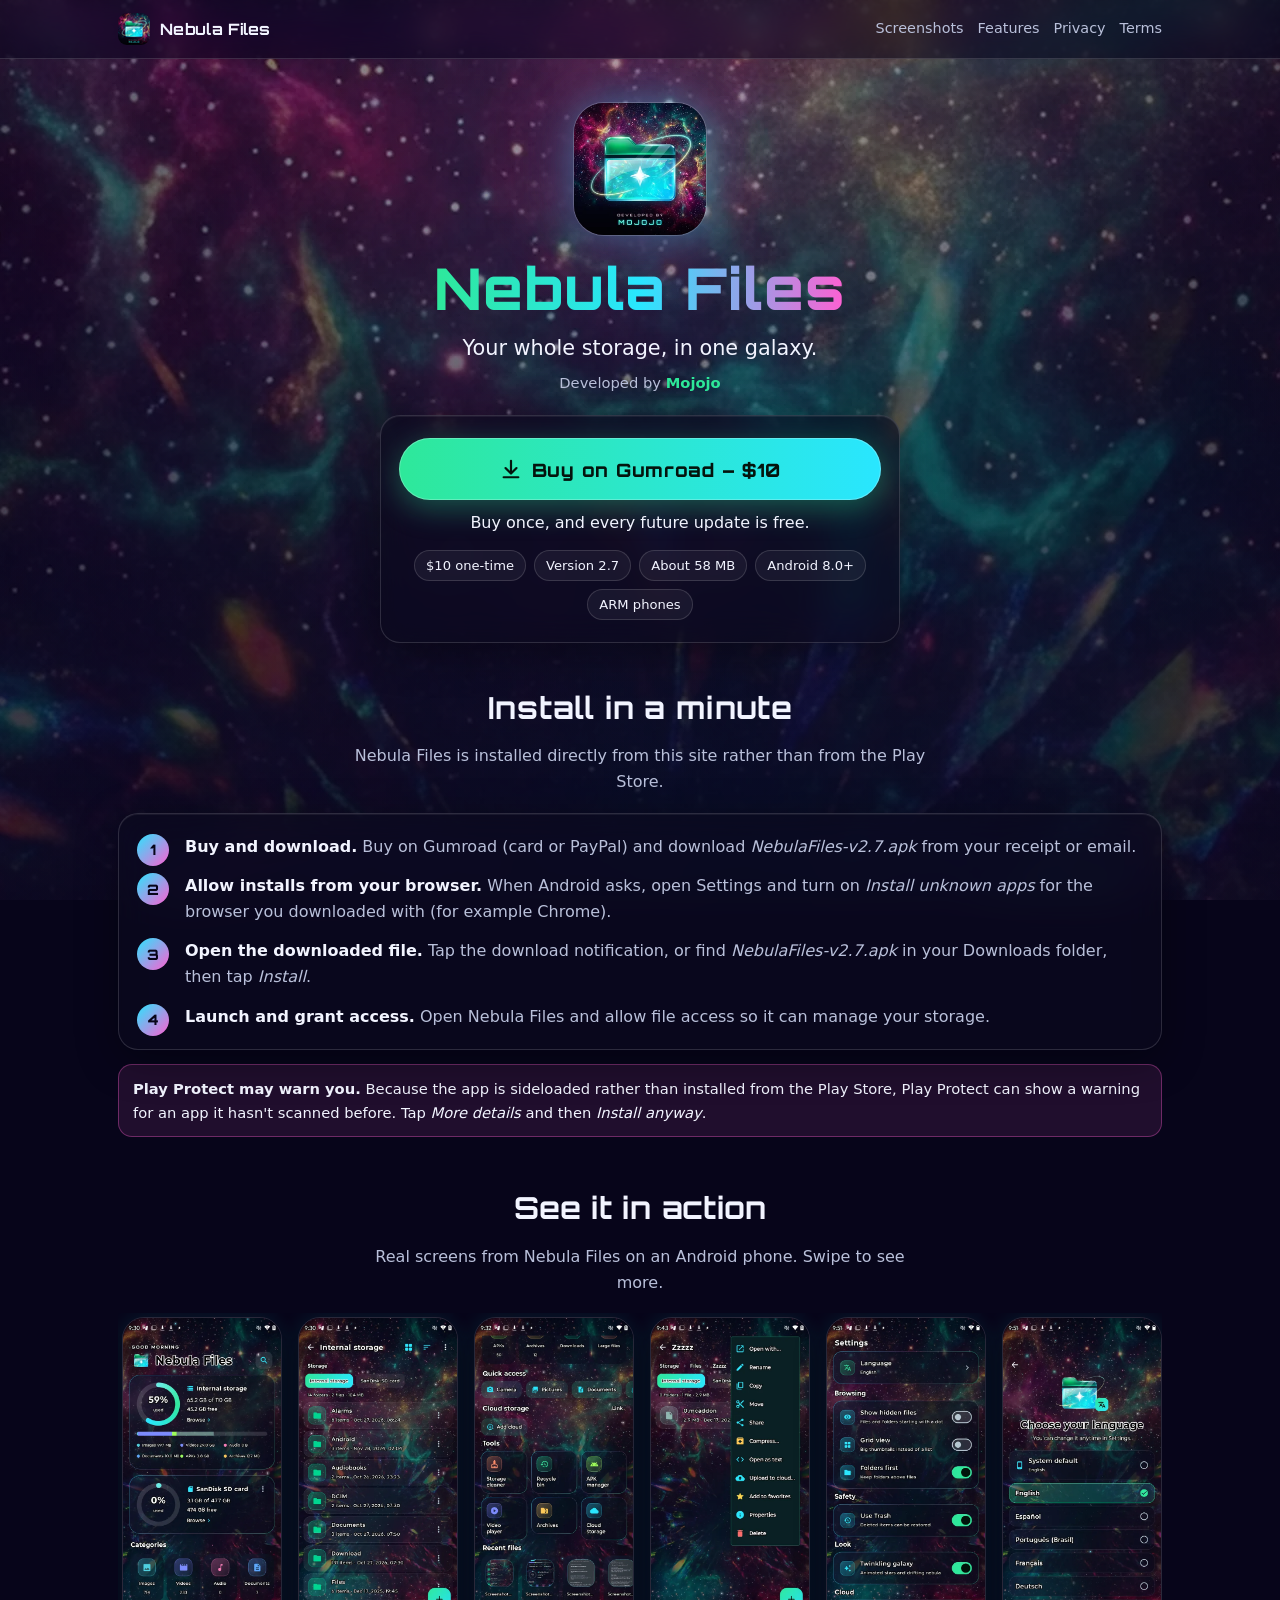
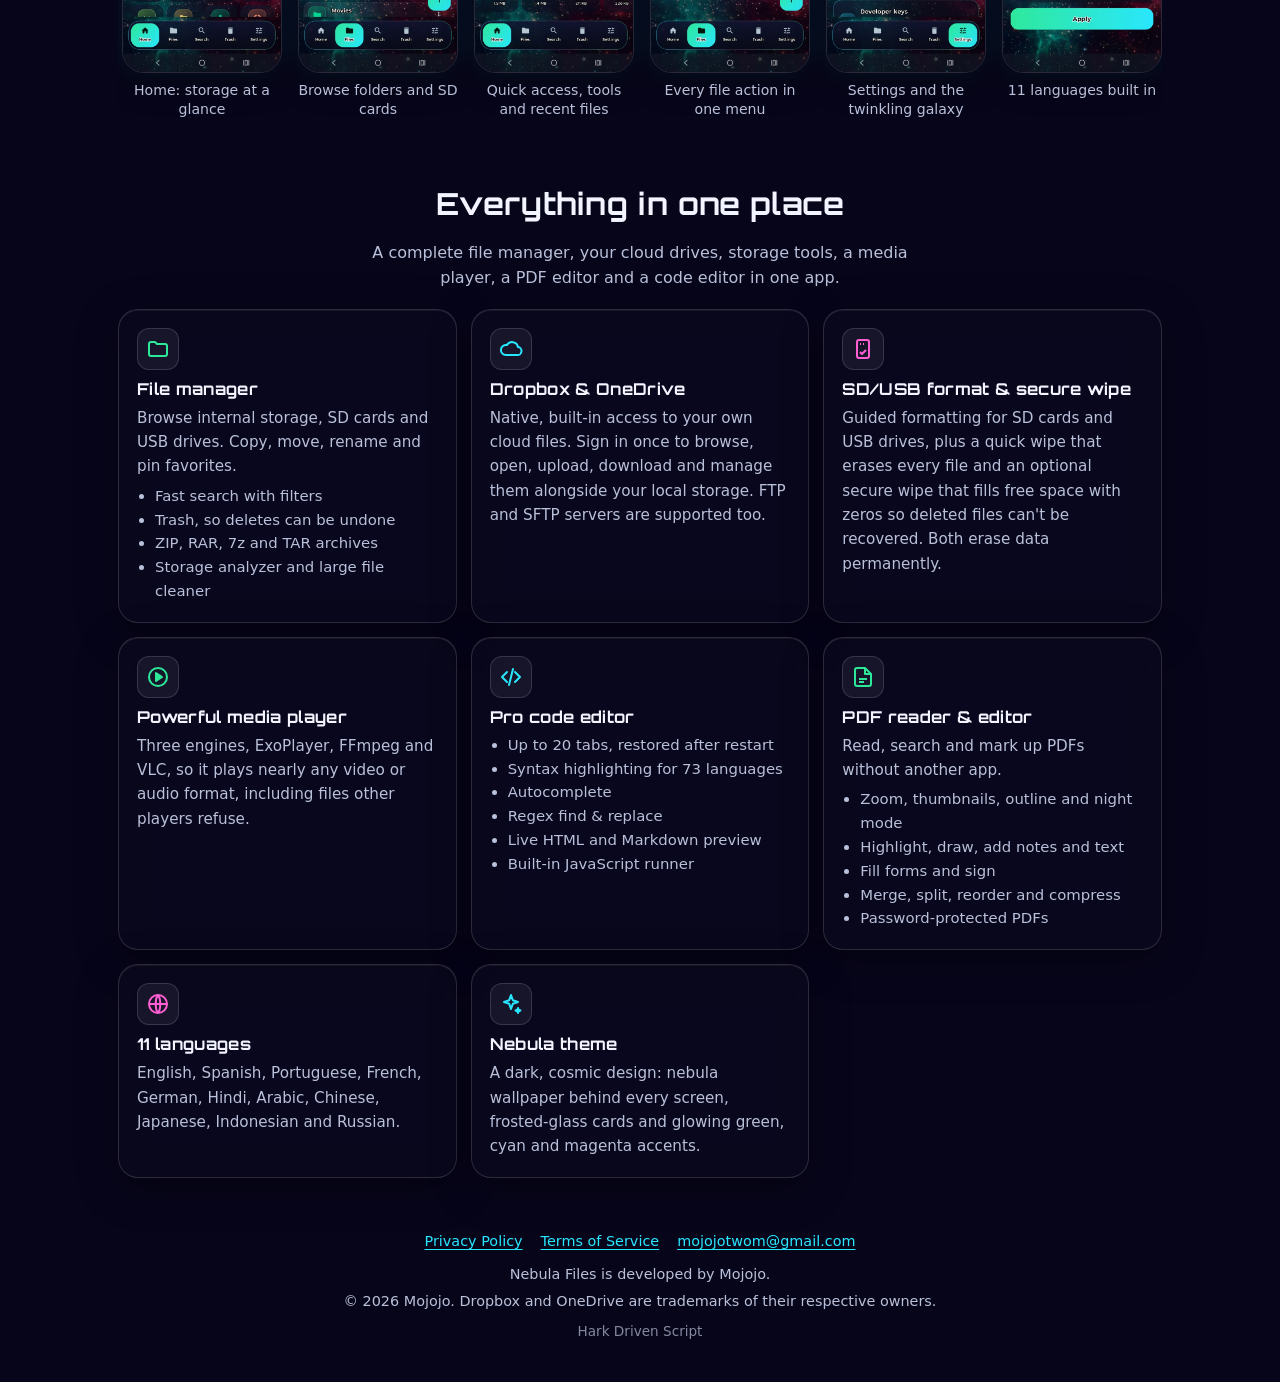
==== commit 1b4c9704: "Add screenshots gallery" ====
--- a/index.html
+++ b/index.html
@@ -26,6 +26,7 @@
     <div class="wrap">
       <a class="brand" href="./"><img src="favicon-32.png" alt="" width="32" height="32">Nebula Files</a>
       <nav aria-label="Site">
+        <a href="#screenshots">Screenshots</a>
         <a href="#features">Features</a>
         <a href="privacy.html">Privacy</a>
         <a href="terms.html">Terms</a>
@@ -73,6 +74,21 @@
         </ol>
       </div>
       <p class="note"><strong>Play Protect may warn you.</strong> Because the app is sideloaded rather than installed from the Play Store, Play Protect can show a warning for an app it hasn't scanned before. Tap <em>More details</em> and then <em>Install anyway</em>.</p>
+    </section>
+
+    <section id="screenshots" aria-labelledby="shots-h">
+      <div class="section-head">
+        <h2 id="shots-h">See it in action</h2>
+        <p>Real screens from Nebula Files on an Android phone. Swipe to see more.</p>
+      </div>
+      <div class="shots" tabindex="0" aria-label="Screenshots, scroll sideways">
+        <figure class="shot"><img src="assets/shots/home.webp" alt="Nebula Files screenshot: Home: storage at a glance" width="540" height="1209" loading="lazy" decoding="async"><figcaption>Home: storage at a glance</figcaption></figure>
+        <figure class="shot"><img src="assets/shots/files.webp" alt="Nebula Files screenshot: Browse folders and SD cards" width="540" height="1209" loading="lazy" decoding="async"><figcaption>Browse folders and SD cards</figcaption></figure>
+        <figure class="shot"><img src="assets/shots/tools.webp" alt="Nebula Files screenshot: Quick access, tools and recent files" width="540" height="1209" loading="lazy" decoding="async"><figcaption>Quick access, tools and recent files</figcaption></figure>
+        <figure class="shot"><img src="assets/shots/actions.webp" alt="Nebula Files screenshot: Every file action in one menu" width="540" height="1209" loading="lazy" decoding="async"><figcaption>Every file action in one menu</figcaption></figure>
+        <figure class="shot"><img src="assets/shots/settings.webp" alt="Nebula Files screenshot: Settings and the twinkling galaxy" width="540" height="1209" loading="lazy" decoding="async"><figcaption>Settings and the twinkling galaxy</figcaption></figure>
+        <figure class="shot"><img src="assets/shots/languages.webp" alt="Nebula Files screenshot: 11 languages built in" width="540" height="1209" loading="lazy" decoding="async"><figcaption>11 languages built in</figcaption></figure>
+      </div>
     </section>
 
     <section id="features" aria-labelledby="features-h">
--- a/assets/style.css
+++ b/assets/style.css
@@ -200,3 +200,17 @@
   .doc td:first-child { font-weight: 700; color: var(--ink); font-size: 1rem; }
   .doc td:first-child::before { content: none; }
 }
+
+/* Screenshots gallery: a sideways swipe on phones, a full row on wide screens */
+.shots {
+  display: flex; gap: 16px; overflow-x: auto; scroll-snap-type: x mandatory;
+  padding: 4px 4px 14px; -webkit-overflow-scrolling: touch; scrollbar-width: thin;
+}
+.shot { flex: 0 0 auto; width: min(62vw, 240px); margin: 0; scroll-snap-align: center; text-align: center; }
+.shot img {
+  display: block; width: 100%; height: auto; border-radius: 22px;
+  border: 1px solid var(--line); box-shadow: 0 10px 30px rgba(0,0,0,.45), 0 0 24px rgba(41,230,255,.12);
+}
+.shot figcaption { color: var(--muted); font-size: .88rem; margin-top: 8px; line-height: 1.35; }
+.shots:focus-visible { outline: 2px solid var(--cyan); outline-offset: 4px; border-radius: 12px; }
+@media (min-width: 900px) { .shots { justify-content: safe center; } .shot { width: 160px; } }
